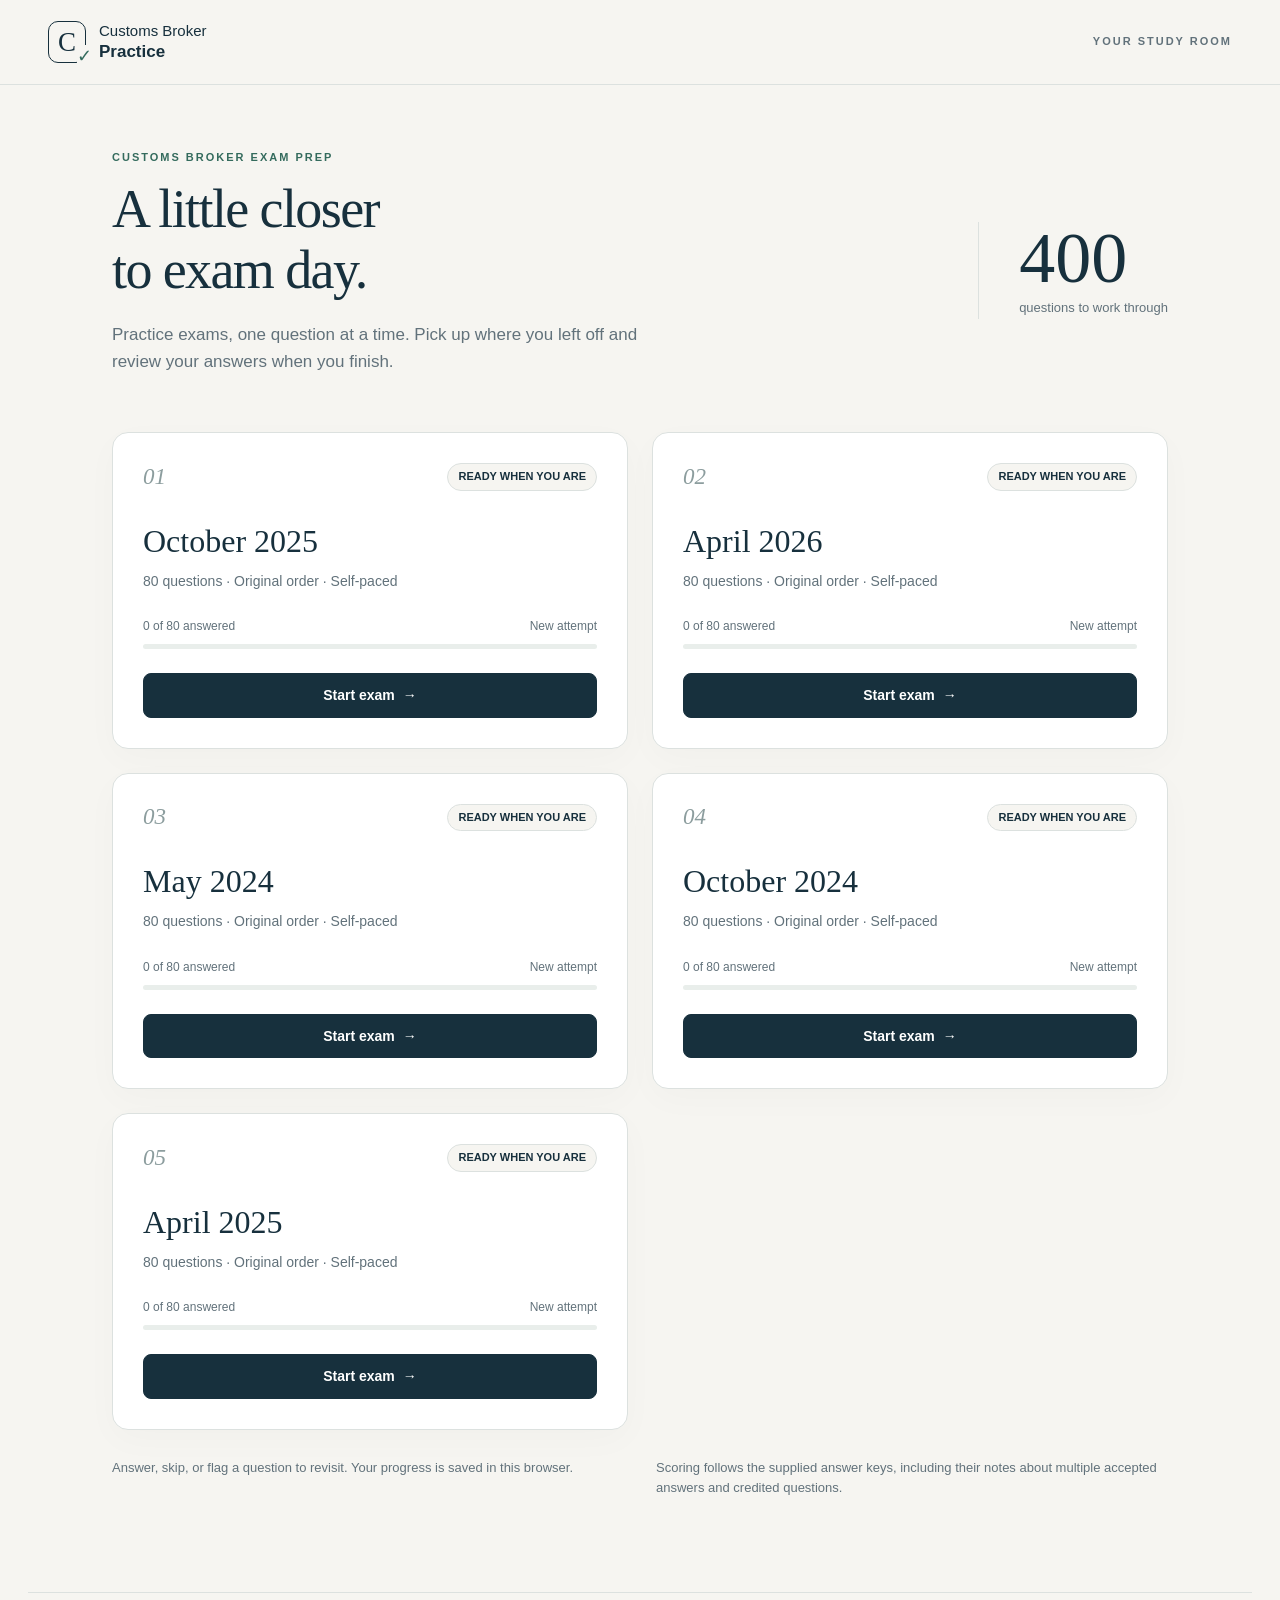
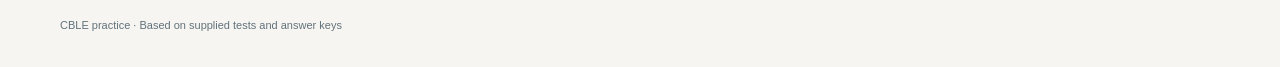
==== index.html @ ea23b517 "Update header for U.S. Customs Broker License Exam" ====
<!doctype html>
<html lang="en">
<head>
<meta charset="UTF-8"><meta name="viewport" content="width=device-width, initial-scale=1">
<title>Customs Broker Practice</title>
<meta name="description" content="Practice customs broker exams, with saved progress and answer review.">
<link rel="stylesheet" href="style.css">
<script src="app.js" defer></script>
</head>
<body>
<header class="site-header"><a class="brand" href="./" aria-label="U.S. Customs Broker License Exam Practice home"><span class="brand-icon" aria-hidden="true">C<span>✓</span></span><span>Customs Broker <b>Practice</b></span></a><span class="header-note">YOUR STUDY ROOM</span></header>
<div id="save-warning" role="alert" hidden>Browser storage is unavailable. Keep this tab open to retain your answers.</div>
<main id="app"><div class="loading" role="status">Loading your practice exams…</div></main>
<dialog id="confirm-dialog"><div class="dialog-content"><p class="eyebrow">PRACTICE EXAM</p><h2 id="confirm-title"></h2><p id="confirm-message"></p><div class="dialog-actions"><button id="confirm-cancel" class="button secondary">Keep working</button><button id="confirm-yes" class="button primary">Submit exam</button></div></div></dialog>
<dialog id="exhibit-dialog"><div class="exhibit-toolbar"><strong id="exhibit-title">Source document</strong><a id="exhibit-original" target="_blank" rel="noopener">Open full image ↗</a><button id="exhibit-close" class="button secondary">Close</button></div><div class="exhibit-scroll"><img id="exhibit-image" alt="Full source document"></div></dialog>
<footer class="site-footer">CBLE practice · Based on supplied tests and answer keys</footer>
</body></html>
---- style.css ----
:root{--ink:#17303d;--muted:#62727b;--paper:#f6f5f1;--line:#dce1df;--green:#346b5d;--pale:#e9f2ee;--red:#a5423d;--amber:#9a681f;--white:#fff;--shadow:0 10px 35px #17303d06}
*{box-sizing:border-box}body{margin:0;background:var(--paper);color:var(--ink);font:16px/1.6 -apple-system,BlinkMacSystemFont,"Segoe UI",sans-serif}button,input,select{font:inherit}button,a,input{touch-action:manipulation}button{cursor:pointer}button:disabled{cursor:default;opacity:.42}a{color:inherit}button:focus-visible,a:focus-visible,input:focus-visible,select:focus-visible{outline:3px solid #367fb7;outline-offset:4px}button{color:var(--ink)}.site-header{height:85px;display:flex;align-items:center;justify-content:space-between;border-bottom:1px solid var(--line);max-width:1320px;padding:0 48px;margin:auto}.brand{display:flex;align-items:center;gap:13px;text-decoration:none;line-height:1.25;font-size:15px}.brand b{display:block;font-size:17px}.brand-icon{width:38px;height:42px;border:1.5px solid var(--ink);border-radius:10px;display:grid;place-items:center;font:27px Georgia;position:relative}.brand-icon span{position:absolute;bottom:-5px;right:-7px;font:18px sans-serif;background:var(--paper);color:var(--green)}.header-note,.eyebrow{font-size:11px;letter-spacing:2px;font-weight:700}.header-note{color:var(--muted)}.home{max-width:1120px;margin:64px auto 80px;padding:0 32px}.hero{display:flex;justify-content:space-between;gap:60px;align-items:center;margin-bottom:40px}.eyebrow{color:var(--green);margin:0 0 12px}h1{font:normal 54px/1.13 Georgia,serif;letter-spacing:-1.6px;margin:0 0 20px;max-width:600px}h2,h3,p{margin-top:0}.intro{max-width:540px;color:var(--muted);font-size:17px}.hero-stat{min-width:170px;border-left:1px solid var(--line);padding-left:40px}.hero-stat strong{font:72px/1 Georgia,serif;display:block}.hero-stat span{font-size:13px;color:var(--muted)}.exam-cards{display:grid;grid-template-columns:1fr 1fr;gap:24px}.exam-card{background:white;border:1px solid var(--line);border-radius:16px;padding:30px;box-shadow:var(--shadow)}.card-top{display:flex;justify-content:space-between;align-items:center;margin-bottom:32px}.card-number{font:italic 23px Georgia;color:#8c9d9e}.badge{font-size:11px;font-weight:650;background:var(--paper);border:1px solid var(--line);padding:4px 10px;border-radius:30px}.badge.done{color:var(--green);background:var(--pale)}.exam-card h2{font:32px Georgia;margin:0 0 10px}.exam-card .meta{color:var(--muted);font-size:14px}.card-progress{margin:25px 0 24px}.progress-label{display:flex;justify-content:space-between;font-size:12px;color:var(--muted);margin-bottom:8px}.progress-track{height:5px;border-radius:4px;background:#e9eeeb;overflow:hidden}.progress-track div{height:100%;background:var(--green);transition:width .2s}.button{border:1px solid var(--line);border-radius:8px;padding:10px 18px;font-weight:600;font-size:14px;text-decoration:none;display:inline-flex;justify-content:center;align-items:center;gap:8px;min-height:44px;background:white}.button.primary{background:var(--ink);border-color:var(--ink);color:white}.button.primary:hover{background:#2c4b5a}.button.secondary:hover{background:var(--paper)}.button.quiet{border-color:transparent;background:transparent;padding-left:8px;padding-right:8px;color:var(--muted)}.button.danger{color:var(--red)}.card-actions{display:flex;gap:12px;align-items:center}.card-actions .primary{flex:1}.home-notes{display:flex;gap:32px;margin-top:28px;color:var(--muted);font-size:13px}.home-notes p{flex:1}.site-footer{max-width:1224px;margin:0 auto;padding:24px 32px 32px;font-size:11px;color:var(--muted);border-top:1px solid var(--line)}.workspace{max-width:1270px;margin:auto;padding:25px 32px 45px}.exam-topbar{display:flex;align-items:center;gap:18px;justify-content:space-between;margin-bottom:23px}.exam-title{font-size:19px;margin:0}.exam-title span{font-size:12px;color:var(--muted);display:block;font-weight:400}.topbar-left{display:flex;gap:20px;align-items:center}.topbar-right{display:flex;align-items:center;gap:18px}.saved{font-size:11px;color:var(--muted)}.exam-layout{display:grid;grid-template-columns:240px minmax(0,1fr);gap:30px;align-items:start}.navigator{background:white;border:1px solid var(--line);border-radius:12px;padding:20px;position:sticky;top:20px}.navigator h3{font-size:13px;margin:0 0 14px}.navigator .progress-track{margin:10px 0 18px}.question-grid{display:grid;grid-template-columns:repeat(5,1fr);gap:6px}.qnav{border:1px solid var(--line);border-radius:6px;min-height:32px;padding:0;background:white;font-size:12px;position:relative}.qnav.answered{background:var(--pale);border-color:#d1e2d9;color:var(--green)}.qnav.current{outline:2px solid var(--ink);outline-offset:1px;font-weight:700}.qnav.flagged:after{content:"";position:absolute;right:1px;top:1px;border-top:7px solid #c4872c;border-left:7px solid transparent}.qnav.incorrect{background:#fbecea;border-color:#edc9c6;color:var(--red)}.qnav.credited{background:#f7f0df;border-color:#e4d4ac;color:var(--amber)}.nav-legend{border-top:1px solid var(--line);padding-top:15px;margin-top:20px;font-size:10px;color:var(--muted);display:flex;gap:10px;flex-wrap:wrap}.legend-dot{display:inline-block;width:7px;height:7px;margin-right:4px;border-radius:50%;background:var(--green)}.legend-dot.amber{background:#c4872c}.legend-dot.red{background:var(--red)}.nav-counts{font-size:12px;color:var(--muted);margin:15px 0 0}.question-card{background:white;border:1px solid var(--line);border-radius:14px;padding:34px 38px;box-shadow:var(--shadow)}.question-heading{display:flex;justify-content:space-between;align-items:flex-start;gap:15px;padding-bottom:22px;border-bottom:1px solid var(--line);margin-bottom:24px}.question-heading h2{font:29px Georgia;margin:0}.question-category{font-size:11px;text-transform:uppercase;letter-spacing:1px;color:var(--muted);margin:5px 0 0}.flag-button{font-size:12px;min-height:38px;padding:8px 11px;white-space:nowrap}.flag-button.active{color:var(--amber);background:#fcf6e7;border-color:#e5d1a8}.stem{font-size:16px;line-height:1.75;margin-bottom:25px;white-space:pre-wrap}.options{display:flex;flex-direction:column;gap:11px;margin:0;padding:0;border:0}.option{display:flex;align-items:flex-start;gap:13px;border:1px solid var(--line);border-radius:9px;padding:16px;cursor:pointer;transition:background .15s,border-color .15s}.option:hover{border-color:#95aaa6;background:#fafcfb}.option.selected{background:var(--pale);border-color:var(--green)}.option input{margin:5px 0 0;accent-color:var(--green);width:17px;height:17px;flex-shrink:0}.option-letter{font-weight:700;font-size:12px;line-height:26px;min-width:13px}.option-text{white-space:pre-wrap;font-size:15px;line-height:1.65}.option.correct{border-color:var(--green);background:var(--pale)}.option.wrong{border-color:#c37b75;background:#fdf0ee}.option-tags{display:block;font-size:11px;font-weight:650;margin-top:4px;color:var(--green)}.wrong .option-tags{color:var(--red)}.question-footer{display:flex;justify-content:space-between;align-items:center;margin-top:26px;gap:12px}.question-footer>div{display:flex;gap:9px}.clear-answer{font-size:12px}.question-position{font-size:12px;color:var(--muted)}.exhibits{margin-bottom:25px;border:1px solid var(--line);border-radius:9px;background:#fafbf9}.exhibits summary{cursor:pointer;font-size:13px;padding:13px 16px;font-weight:600}.exhibit-items{padding:0 16px 16px;display:grid;grid-template-columns:repeat(auto-fit,minmax(180px,1fr));gap:12px}.exhibit-thumb{background:white;border:1px solid var(--line);border-radius:7px;padding:10px;text-align:left;display:flex;flex-direction:column;align-items:center}.exhibit-thumb img{max-width:100%;height:165px;object-fit:contain;display:block}.exhibit-thumb span{font-size:11px;margin-top:10px;color:var(--muted)}.reference-text{padding:0 16px 16px;white-space:pre-wrap;font-size:14px}.explanation{background:#f4f7f5;border-left:3px solid var(--green);padding:22px;margin-top:28px;border-radius:0 8px 8px 0}.explanation h3{font-size:15px;margin:0 0 8px}.explanation p{font-size:14px;white-space:pre-wrap;margin:0}.result-banner{padding:24px 30px;background:var(--ink);color:white;border-radius:13px;display:flex;justify-content:space-between;gap:25px;margin-bottom:25px;align-items:center}.result-score{font:44px Georgia}.result-score small{font:18px Georgia;color:#b6c9cd}.result-banner h2{font-size:18px;margin:0 0 5px}.result-banner p{margin:0;font-size:12px;color:#d2dfe2}.result-banner .button{background:transparent;color:white;border-color:#657e89}.result-stats{display:flex;gap:22px;margin-top:12px}.result-stats strong{display:block;font-size:18px;color:white}.review-filter{display:flex;align-items:center;gap:10px;font-size:12px;margin:0 0 20px}.review-filter select{border:1px solid var(--line);border-radius:6px;padding:8px;background:white;font-size:12px}.review-empty{padding:40px;background:white;border:1px solid var(--line);border-radius:12px;text-align:center}.status-line{font-size:13px;font-weight:600;margin-bottom:18px;color:var(--green)}.status-line.incorrect,.status-line.unanswered{color:var(--red)}.status-line.credited{color:var(--amber)}.loading{padding:90px 30px;text-align:center;color:var(--muted)}dialog{border:1px solid var(--line);border-radius:16px;padding:0;max-width:500px;width:calc(100% - 32px);color:var(--ink);box-shadow:0 20px 100px #0003}dialog::backdrop{background:#152d3b88;backdrop-filter:blur(3px)}.dialog-content{padding:32px}.dialog-content h2{font:30px Georgia;margin:0 0 16px}.dialog-content p:not(.eyebrow){font-size:15px;color:var(--muted)}.dialog-actions{display:flex;gap:12px;justify-content:flex-end;margin-top:25px}#exhibit-dialog{max-width:1200px;width:calc(100% - 28px);max-height:95vh}.exhibit-toolbar{display:flex;gap:16px;align-items:center;padding:12px 18px;border-bottom:1px solid var(--line);position:sticky;top:0;background:white}.exhibit-toolbar strong{font-size:13px;margin-right:auto}.exhibit-toolbar a{font-size:12px}.exhibit-scroll{overflow:auto;max-height:calc(95vh - 76px);padding:14px;background:#e9e9e5}.exhibit-scroll img{display:block;min-width:700px;width:100%;height:auto;background:white}.sr-only{position:absolute;width:1px;height:1px;padding:0;margin:-1px;overflow:hidden;clip:rect(0,0,0,0);white-space:nowrap;border:0}#save-warning{padding:12px;text-align:center;background:#fff0ca;font-size:13px}
@media(max-width:950px){.exam-layout{grid-template-columns:185px minmax(0,1fr);gap:18px}.navigator{padding:14px}.question-grid{gap:4px}.question-card{padding:26px}.hero{gap:25px}h1{font-size:46px}.saved{display:none}.workspace{padding:22px}.site-header{padding:0 25px}}
@media(max-width:700px){.site-header{height:70px;padding:0 20px}.header-note{display:none}.home{margin:38px auto 50px;padding:0 20px}.hero{display:block;margin-bottom:25px}h1{font-size:42px}.hero-stat{display:none}.exam-cards{grid-template-columns:1fr;gap:16px}.exam-card{padding:24px}.card-top{margin-bottom:20px}.home-notes{display:block}.home-notes p{margin-bottom:12px}.workspace{padding:16px 14px 35px}.exam-topbar{align-items:flex-start;gap:10px}.topbar-left{gap:5px}.exam-title{font-size:15px}.topbar-right{gap:0}.topbar-right .button{font-size:12px;padding:9px}.exam-layout{display:flex;flex-direction:column;gap:15px}.navigator{position:static;width:100%;padding:14px}.navigator h3{margin-bottom:8px}.question-grid{grid-template-columns:repeat(10,1fr);gap:5px}.qnav{min-height:28px;font-size:10px}.navigator .progress-track{margin:7px 0 13px}.nav-legend{margin-top:12px;padding-top:10px}.nav-counts{display:none}.question-panel{width:100%}.question-card{padding:23px 18px}.question-heading{padding-bottom:16px;margin-bottom:18px}.question-heading h2{font-size:26px}.question-category{font-size:9px;max-width:230px}.stem{font-size:15px}.option{padding:13px;gap:9px}.option-text{font-size:14px}.question-footer{flex-wrap:wrap}.question-footer .button{font-size:12px;padding:9px 12px}.result-banner{align-items:flex-start;flex-wrap:wrap;padding:22px}.result-stats{gap:18px}.result-banner .button{margin-left:auto}.exhibit-toolbar strong{display:none}.exhibit-toolbar{justify-content:space-between}.dialog-actions{flex-wrap:wrap}.dialog-actions .button{flex:1;white-space:nowrap}.site-footer{font-size:10px;padding:22px}.exhibit-items{grid-template-columns:1fr 1fr}.exhibit-thumb img{height:135px}}
@media(prefers-reduced-motion:reduce){*{transition:none!important}}
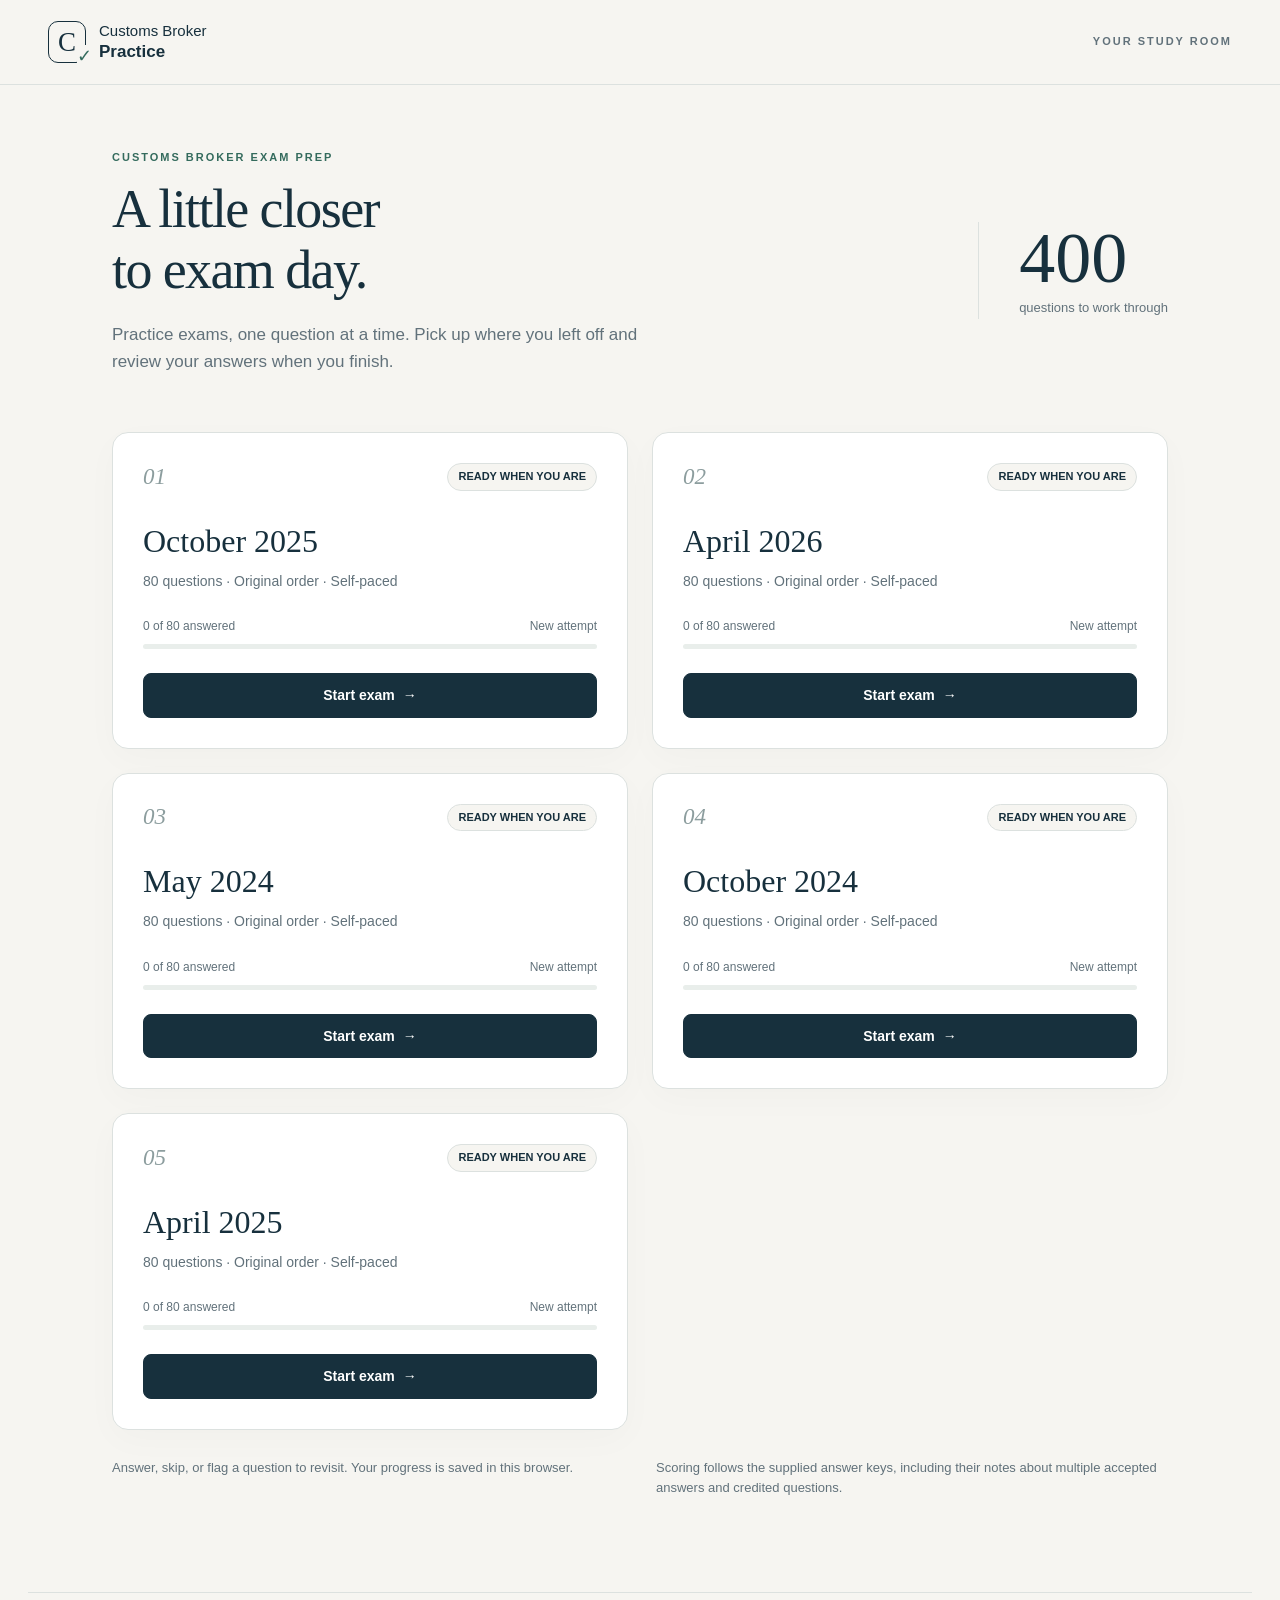
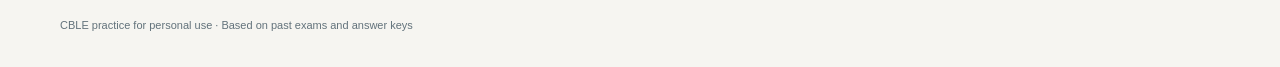
==== commit 06f45198: "Update page title and footer text" ====
--- a/index.html
+++ b/index.html
@@ -2,8 +2,8 @@
 <html lang="en">
 <head>
 <meta charset="UTF-8"><meta name="viewport" content="width=device-width, initial-scale=1">
-<title>Customs Broker Practice</title>
-<meta name="description" content="Practice customs broker exams, with saved progress and answer review.">
+<title>U.S. Customs Broker License Exam Practice</title>
+<meta name="description" content="CBLE Practice, with saved progress and answer review.">
 <link rel="stylesheet" href="style.css">
 <script src="app.js" defer></script>
 </head>
@@ -13,5 +13,5 @@
 <main id="app"><div class="loading" role="status">Loading your practice exams…</div></main>
 <dialog id="confirm-dialog"><div class="dialog-content"><p class="eyebrow">PRACTICE EXAM</p><h2 id="confirm-title"></h2><p id="confirm-message"></p><div class="dialog-actions"><button id="confirm-cancel" class="button secondary">Keep working</button><button id="confirm-yes" class="button primary">Submit exam</button></div></div></dialog>
 <dialog id="exhibit-dialog"><div class="exhibit-toolbar"><strong id="exhibit-title">Source document</strong><a id="exhibit-original" target="_blank" rel="noopener">Open full image ↗</a><button id="exhibit-close" class="button secondary">Close</button></div><div class="exhibit-scroll"><img id="exhibit-image" alt="Full source document"></div></dialog>
-<footer class="site-footer">CBLE practice · Based on supplied tests and answer keys</footer>
+<footer class="site-footer">CBLE practice for personal use · Based on past exams and answer keys</footer>
 </body></html>
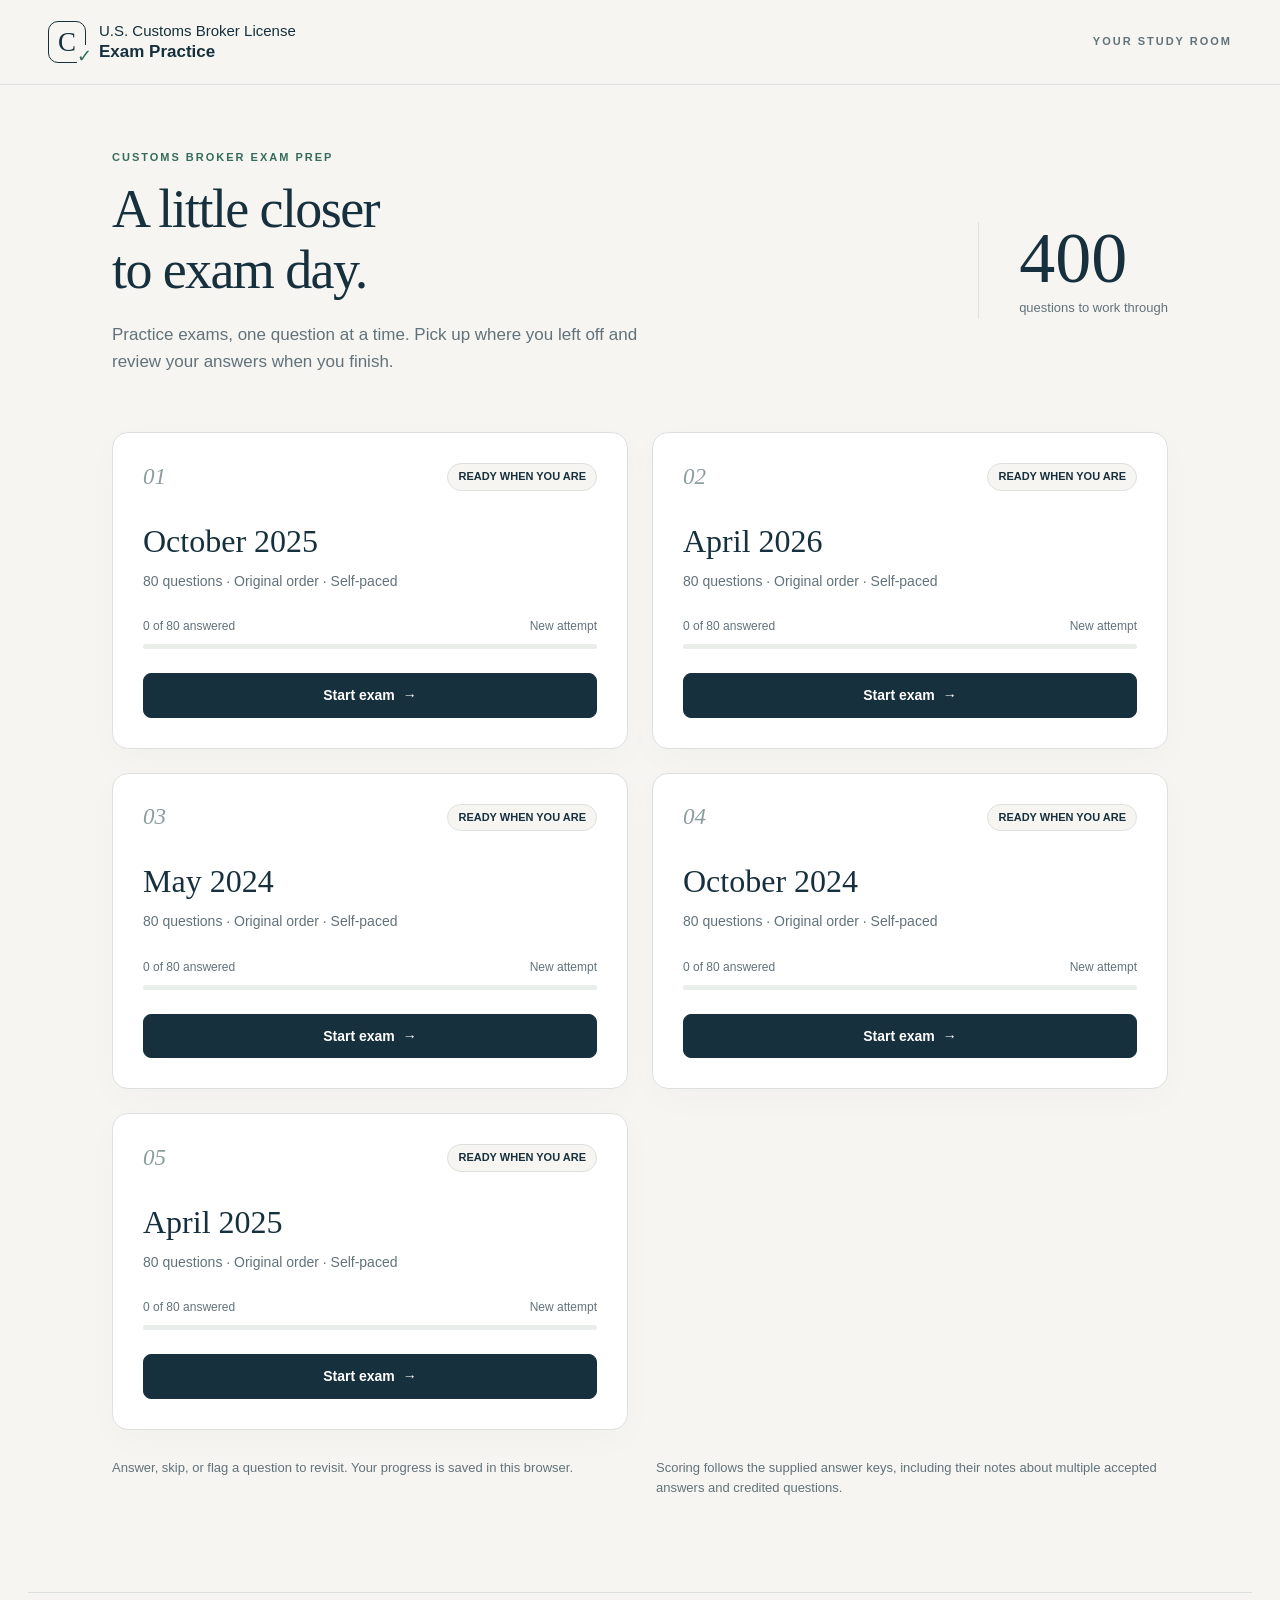
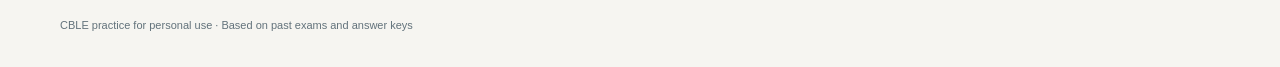
==== commit d88207e2: "Update header text for clarity and branding" ====
--- a/index.html
+++ b/index.html
@@ -8,7 +8,7 @@
 <script src="app.js" defer></script>
 </head>
 <body>
-<header class="site-header"><a class="brand" href="./" aria-label="U.S. Customs Broker License Exam Practice home"><span class="brand-icon" aria-hidden="true">C<span>✓</span></span><span>Customs Broker <b>Practice</b></span></a><span class="header-note">YOUR STUDY ROOM</span></header>
+<header class="site-header"><a class="brand" href="./" aria-label="U.S. Customs Broker License Exam Practice home"><span class="brand-icon" aria-hidden="true">C<span>✓</span></span><span>U.S. Customs Broker License <b>Exam Practice</b></span></a><span class="header-note">YOUR STUDY ROOM</span></header>
 <div id="save-warning" role="alert" hidden>Browser storage is unavailable. Keep this tab open to retain your answers.</div>
 <main id="app"><div class="loading" role="status">Loading your practice exams…</div></main>
 <dialog id="confirm-dialog"><div class="dialog-content"><p class="eyebrow">PRACTICE EXAM</p><h2 id="confirm-title"></h2><p id="confirm-message"></p><div class="dialog-actions"><button id="confirm-cancel" class="button secondary">Keep working</button><button id="confirm-yes" class="button primary">Submit exam</button></div></div></dialog>
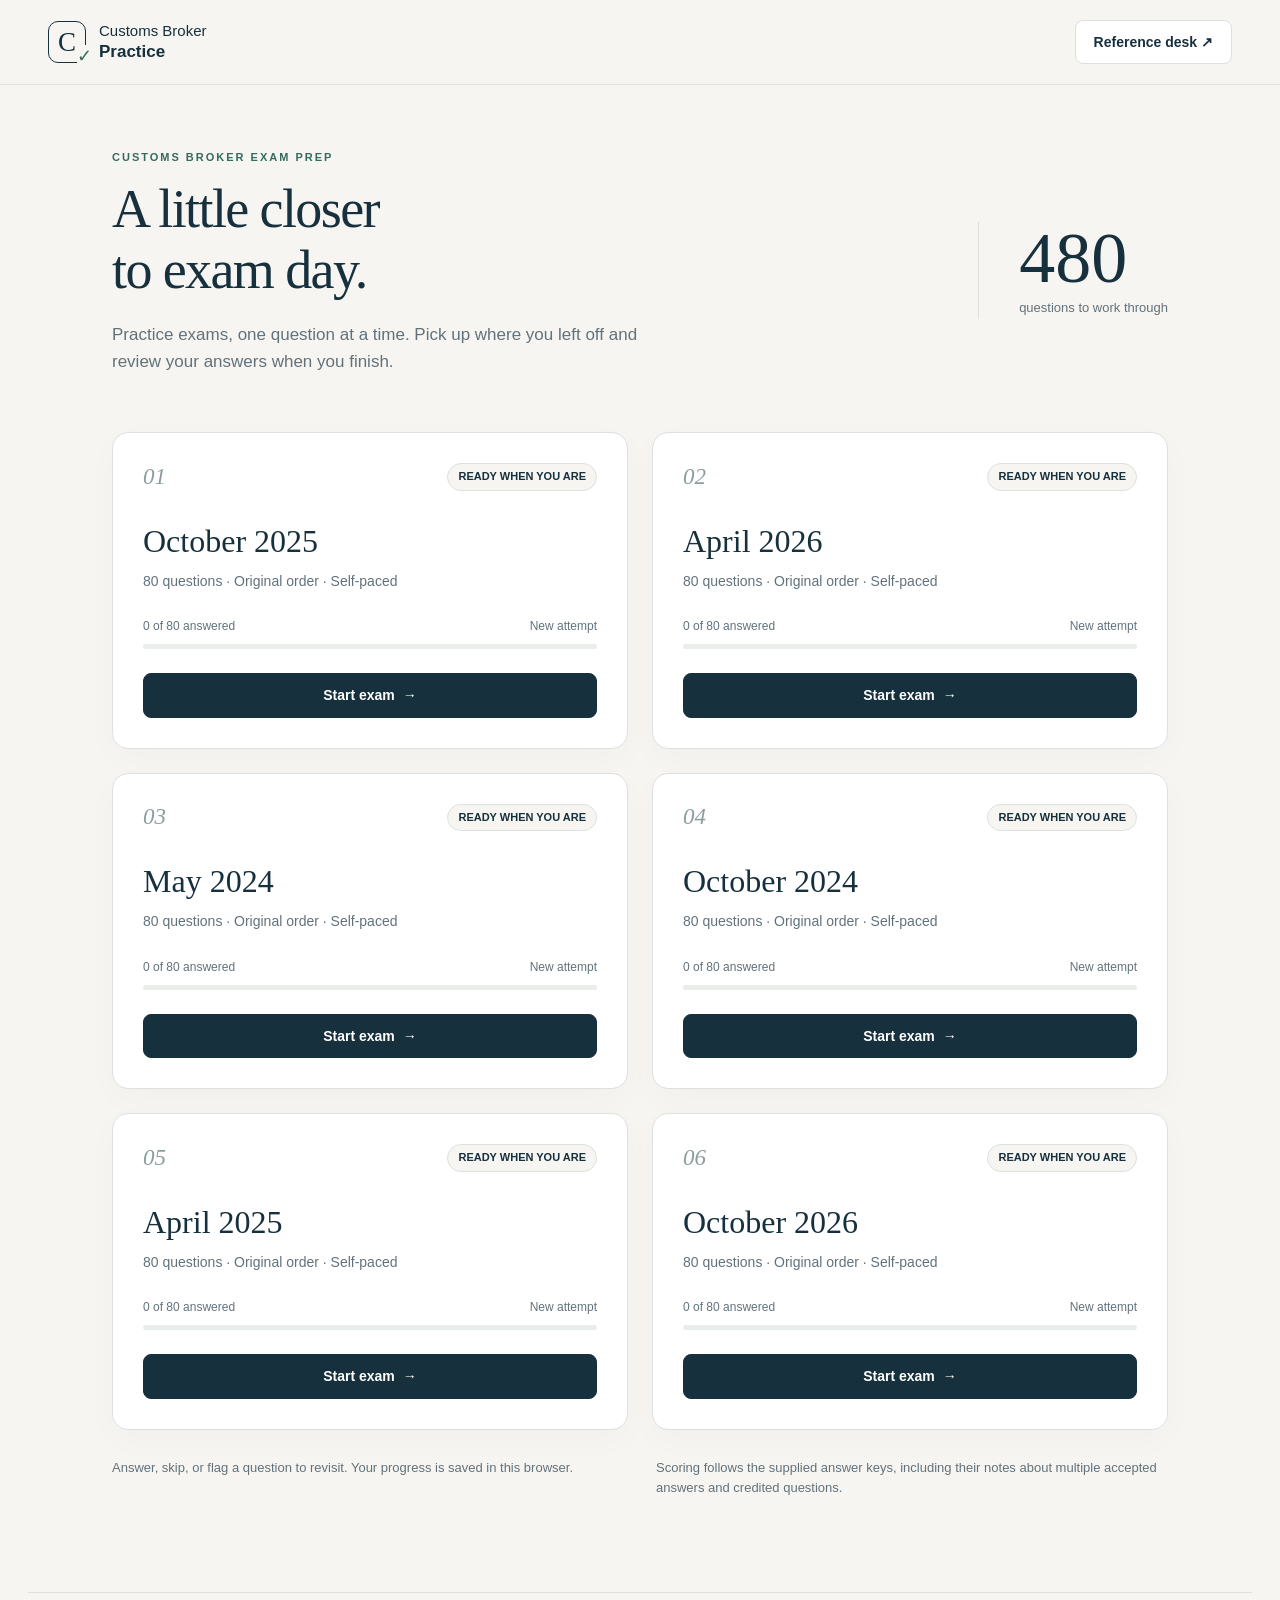
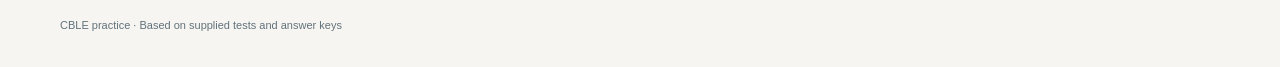
==== commit c748289d: "Add files via upload" ====
--- a/index.html
+++ b/index.html
@@ -2,16 +2,16 @@
 <html lang="en">
 <head>
 <meta charset="UTF-8"><meta name="viewport" content="width=device-width, initial-scale=1">
-<title>U.S. Customs Broker License Exam Practice</title>
-<meta name="description" content="CBLE Practice, with saved progress and answer review.">
+<title>Customs Broker Practice</title>
+<meta name="description" content="Practice customs broker exams, with saved progress and answer review.">
 <link rel="stylesheet" href="style.css">
 <script src="app.js" defer></script>
 </head>
 <body>
-<header class="site-header"><a class="brand" href="./" aria-label="U.S. Customs Broker License Exam Practice home"><span class="brand-icon" aria-hidden="true">C<span>✓</span></span><span>U.S. Customs Broker License <b>Exam Practice</b></span></a><span class="header-note">YOUR STUDY ROOM</span></header>
+<header class="site-header"><a class="brand" href="./" aria-label="Customs Broker Practice home"><span class="brand-icon" aria-hidden="true">C<span>✓</span></span><span>Customs Broker <b>Practice</b></span></a><a class="button secondary reference-link" href="references.html" target="cbleReferences">Reference desk ↗</a></header>
 <div id="save-warning" role="alert" hidden>Browser storage is unavailable. Keep this tab open to retain your answers.</div>
 <main id="app"><div class="loading" role="status">Loading your practice exams…</div></main>
 <dialog id="confirm-dialog"><div class="dialog-content"><p class="eyebrow">PRACTICE EXAM</p><h2 id="confirm-title"></h2><p id="confirm-message"></p><div class="dialog-actions"><button id="confirm-cancel" class="button secondary">Keep working</button><button id="confirm-yes" class="button primary">Submit exam</button></div></div></dialog>
 <dialog id="exhibit-dialog"><div class="exhibit-toolbar"><strong id="exhibit-title">Source document</strong><a id="exhibit-original" target="_blank" rel="noopener">Open full image ↗</a><button id="exhibit-close" class="button secondary">Close</button></div><div class="exhibit-scroll"><img id="exhibit-image" alt="Full source document"></div></dialog>
-<footer class="site-footer">CBLE practice for personal use · Based on past exams and answer keys</footer>
+<footer class="site-footer">CBLE practice · Based on supplied tests and answer keys</footer>
 </body></html>
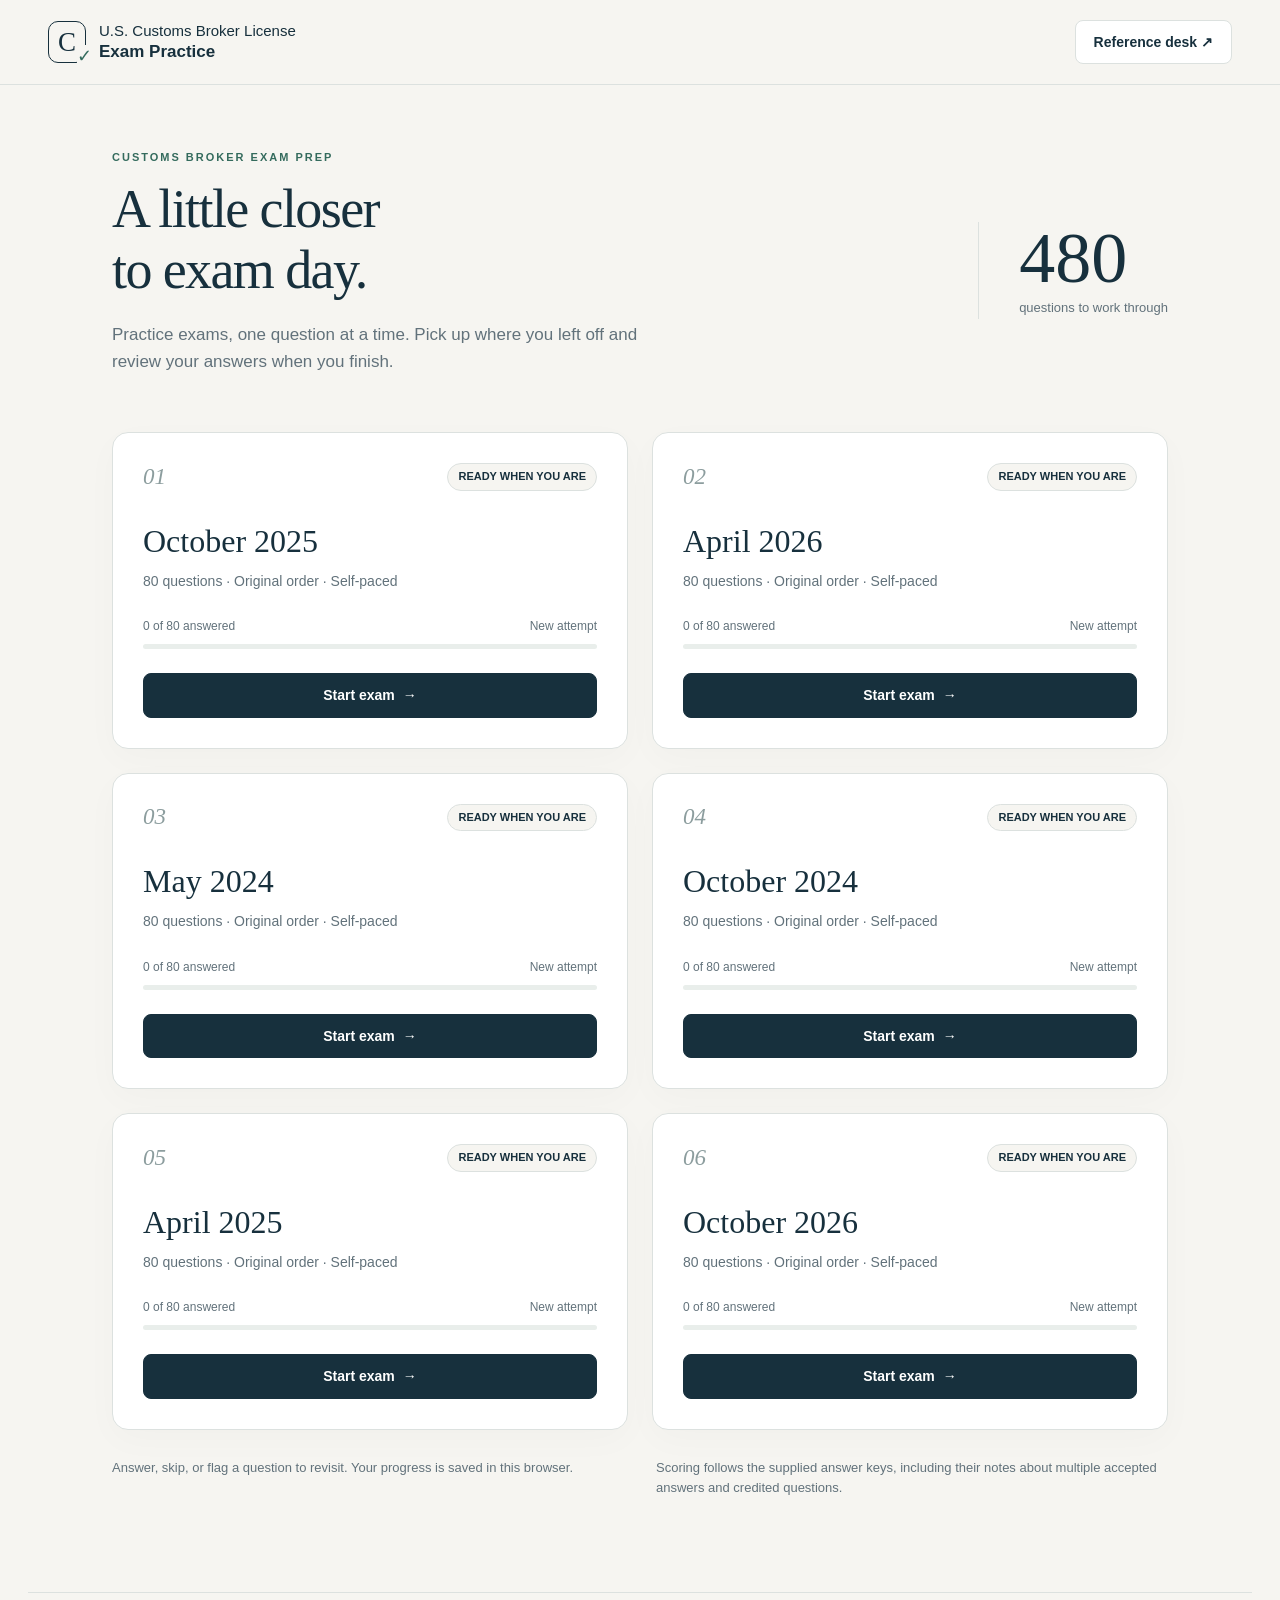
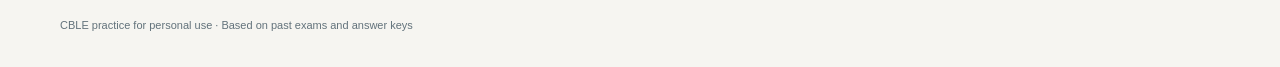
==== commit 30595a97: "Update index.html" ====
--- a/index.html
+++ b/index.html
@@ -2,16 +2,16 @@
 <html lang="en">
 <head>
 <meta charset="UTF-8"><meta name="viewport" content="width=device-width, initial-scale=1">
-<title>Customs Broker Practice</title>
+<title>U.S. Customs Broker License Exam Practice</title>
 <meta name="description" content="Practice customs broker exams, with saved progress and answer review.">
 <link rel="stylesheet" href="style.css">
 <script src="app.js" defer></script>
 </head>
 <body>
-<header class="site-header"><a class="brand" href="./" aria-label="Customs Broker Practice home"><span class="brand-icon" aria-hidden="true">C<span>✓</span></span><span>Customs Broker <b>Practice</b></span></a><a class="button secondary reference-link" href="references.html" target="cbleReferences">Reference desk ↗</a></header>
+<header class="site-header"><a class="brand" href="./" aria-label="U.S. Customs Broker License Exam Practice home"><span class="brand-icon" aria-hidden="true">C<span>✓</span></span><span>U.S. Customs Broker License <b>Exam Practice</b></span></a><a class="button secondary reference-link" href="references.html" target="cbleReferences">Reference desk ↗</a></header>
 <div id="save-warning" role="alert" hidden>Browser storage is unavailable. Keep this tab open to retain your answers.</div>
 <main id="app"><div class="loading" role="status">Loading your practice exams…</div></main>
 <dialog id="confirm-dialog"><div class="dialog-content"><p class="eyebrow">PRACTICE EXAM</p><h2 id="confirm-title"></h2><p id="confirm-message"></p><div class="dialog-actions"><button id="confirm-cancel" class="button secondary">Keep working</button><button id="confirm-yes" class="button primary">Submit exam</button></div></div></dialog>
 <dialog id="exhibit-dialog"><div class="exhibit-toolbar"><strong id="exhibit-title">Source document</strong><a id="exhibit-original" target="_blank" rel="noopener">Open full image ↗</a><button id="exhibit-close" class="button secondary">Close</button></div><div class="exhibit-scroll"><img id="exhibit-image" alt="Full source document"></div></dialog>
-<footer class="site-footer">CBLE practice · Based on supplied tests and answer keys</footer>
+<footer class="site-footer">CBLE practice for personal use · Based on past exams and answer keys</footer>
 </body></html>
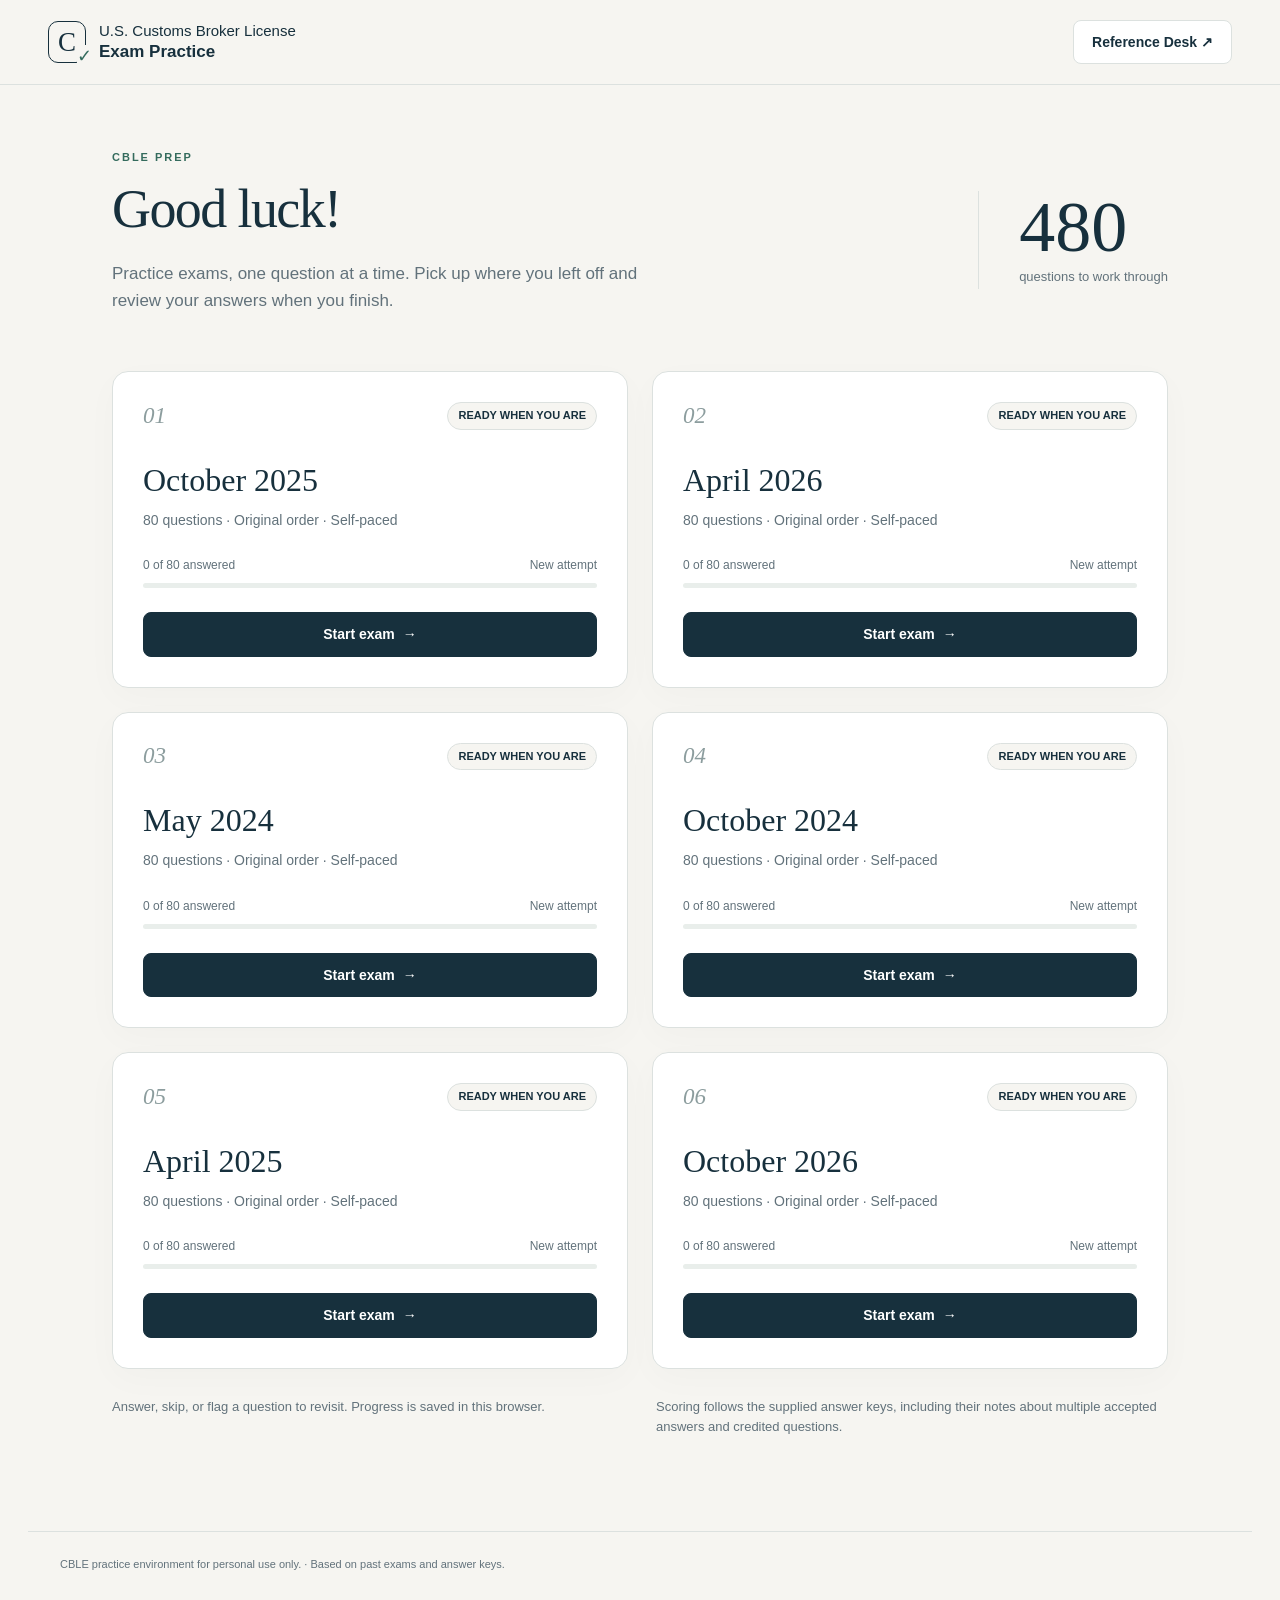
==== commit bfb540cf: "Update meta description and footer text" ====
--- a/index.html
+++ b/index.html
@@ -3,15 +3,15 @@
 <head>
 <meta charset="UTF-8"><meta name="viewport" content="width=device-width, initial-scale=1">
 <title>U.S. Customs Broker License Exam Practice</title>
-<meta name="description" content="Practice customs broker exams, with saved progress and answer review.">
+<meta name="description" content="Practice customs broker exams with saved progress and answer review.">
 <link rel="stylesheet" href="style.css">
 <script src="app.js" defer></script>
 </head>
 <body>
-<header class="site-header"><a class="brand" href="./" aria-label="U.S. Customs Broker License Exam Practice home"><span class="brand-icon" aria-hidden="true">C<span>✓</span></span><span>U.S. Customs Broker License <b>Exam Practice</b></span></a><a class="button secondary reference-link" href="references.html" target="cbleReferences">Reference desk ↗</a></header>
+<header class="site-header"><a class="brand" href="./" aria-label="U.S. Customs Broker License Exam Practice home"><span class="brand-icon" aria-hidden="true">C<span>✓</span></span><span>U.S. Customs Broker License <b>Exam Practice</b></span></a><a class="button secondary reference-link" href="references.html" target="cbleReferences">Reference Desk ↗</a></header>
 <div id="save-warning" role="alert" hidden>Browser storage is unavailable. Keep this tab open to retain your answers.</div>
 <main id="app"><div class="loading" role="status">Loading your practice exams…</div></main>
 <dialog id="confirm-dialog"><div class="dialog-content"><p class="eyebrow">PRACTICE EXAM</p><h2 id="confirm-title"></h2><p id="confirm-message"></p><div class="dialog-actions"><button id="confirm-cancel" class="button secondary">Keep working</button><button id="confirm-yes" class="button primary">Submit exam</button></div></div></dialog>
 <dialog id="exhibit-dialog"><div class="exhibit-toolbar"><strong id="exhibit-title">Source document</strong><a id="exhibit-original" target="_blank" rel="noopener">Open full image ↗</a><button id="exhibit-close" class="button secondary">Close</button></div><div class="exhibit-scroll"><img id="exhibit-image" alt="Full source document"></div></dialog>
-<footer class="site-footer">CBLE practice for personal use · Based on past exams and answer keys</footer>
+<footer class="site-footer">CBLE practice environment for personal use only. · Based on past exams and answer keys.</footer>
 </body></html>
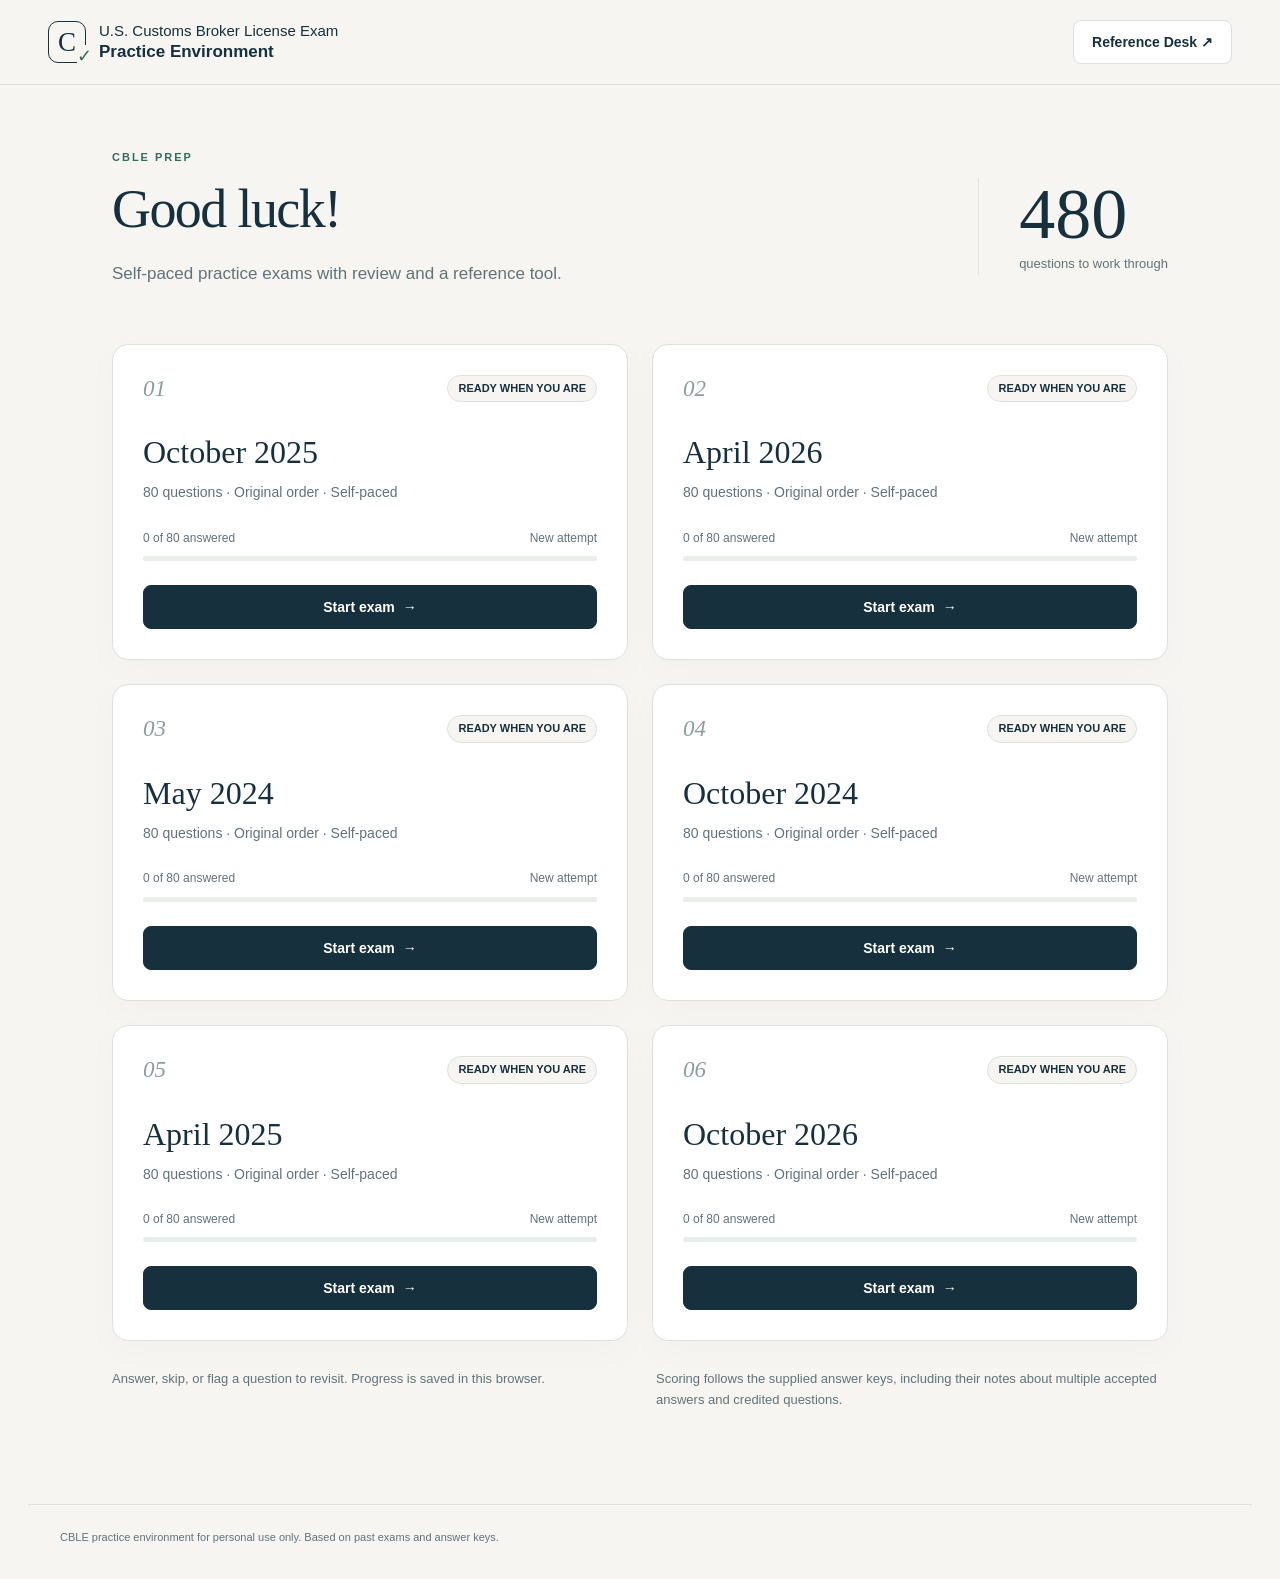
==== commit 09699376: "Update header text to 'Practice Environment'" ====
--- a/index.html
+++ b/index.html
@@ -8,10 +8,10 @@
 <script src="app.js" defer></script>
 </head>
 <body>
-<header class="site-header"><a class="brand" href="./" aria-label="U.S. Customs Broker License Exam Practice home"><span class="brand-icon" aria-hidden="true">C<span>✓</span></span><span>U.S. Customs Broker License <b>Exam Practice</b></span></a><a class="button secondary reference-link" href="references.html" target="cbleReferences">Reference Desk ↗</a></header>
+<header class="site-header"><a class="brand" href="./" aria-label="U.S. Customs Broker License Exam Practice home"><span class="brand-icon" aria-hidden="true">C<span>✓</span></span><span>U.S. Customs Broker License Exam <b>Practice Environment</b></span></a><a class="button secondary reference-link" href="references.html" target="cbleReferences">Reference Desk ↗</a></header>
 <div id="save-warning" role="alert" hidden>Browser storage is unavailable. Keep this tab open to retain your answers.</div>
 <main id="app"><div class="loading" role="status">Loading your practice exams…</div></main>
 <dialog id="confirm-dialog"><div class="dialog-content"><p class="eyebrow">PRACTICE EXAM</p><h2 id="confirm-title"></h2><p id="confirm-message"></p><div class="dialog-actions"><button id="confirm-cancel" class="button secondary">Keep working</button><button id="confirm-yes" class="button primary">Submit exam</button></div></div></dialog>
 <dialog id="exhibit-dialog"><div class="exhibit-toolbar"><strong id="exhibit-title">Source document</strong><a id="exhibit-original" target="_blank" rel="noopener">Open full image ↗</a><button id="exhibit-close" class="button secondary">Close</button></div><div class="exhibit-scroll"><img id="exhibit-image" alt="Full source document"></div></dialog>
-<footer class="site-footer">CBLE practice environment for personal use only. · Based on past exams and answer keys.</footer>
+<footer class="site-footer">CBLE practice environment for personal use only. Based on past exams and answer keys.</footer>
 </body></html>
